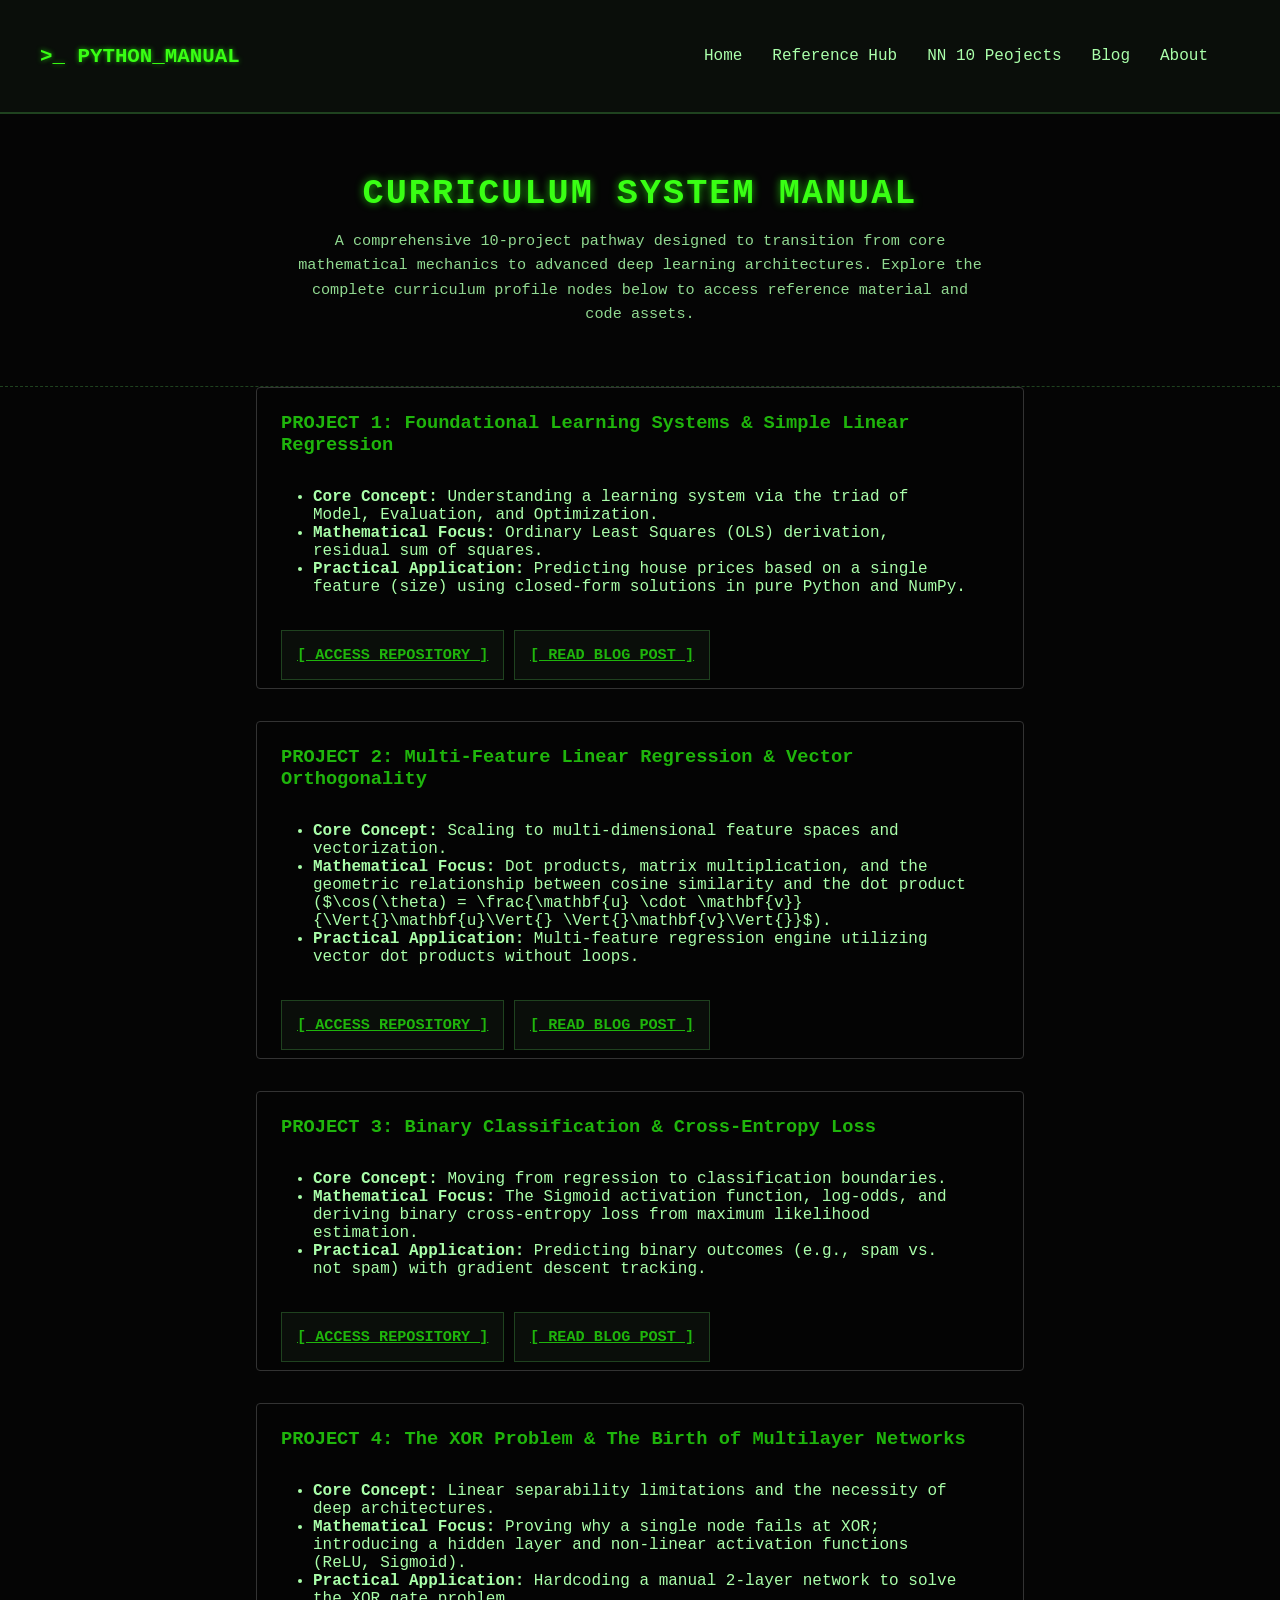
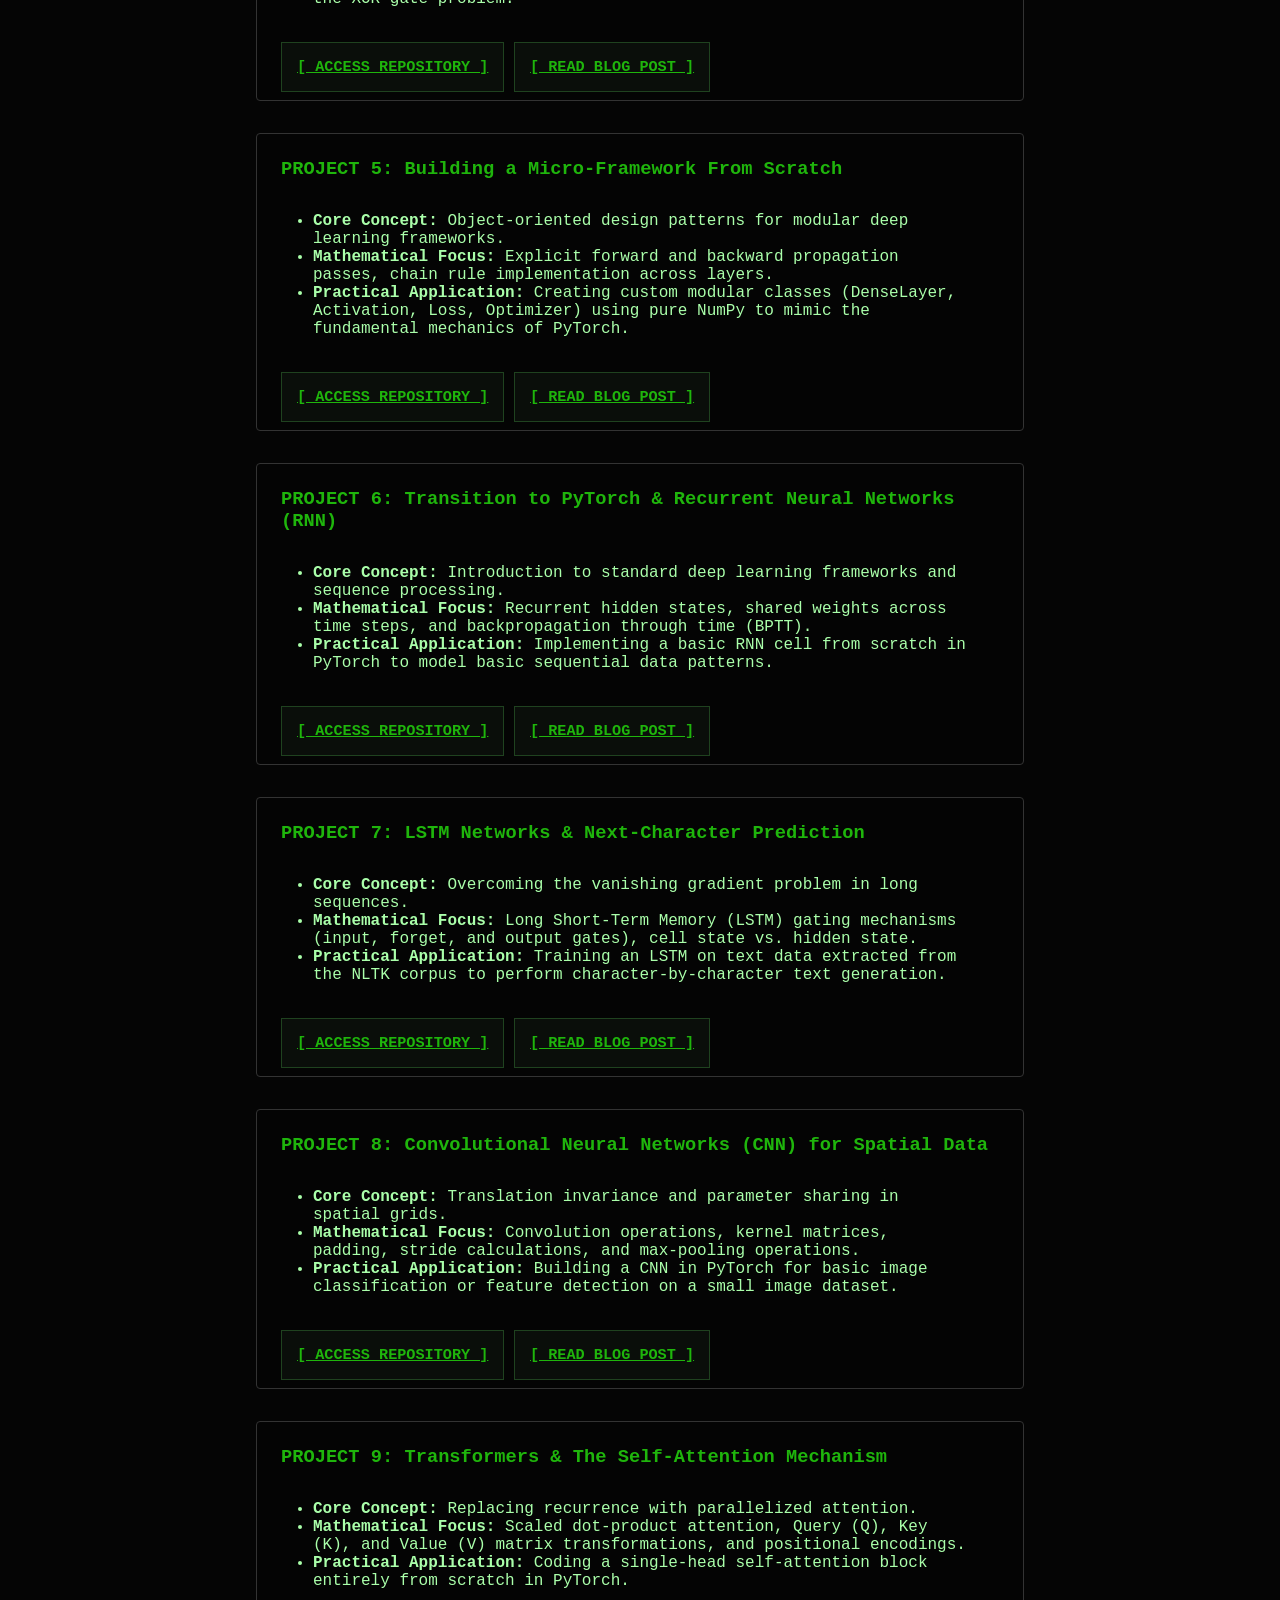
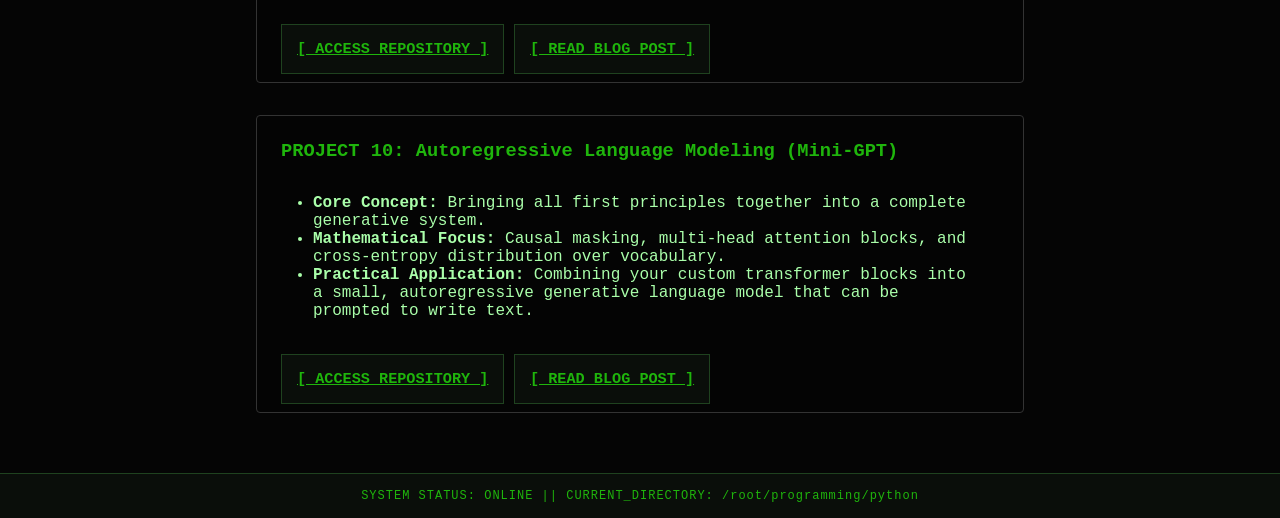
==== NN_projects.html @ ce6f5b15 "added NN project page" ====
<!DOCTYPE html>
<html lang="en">
<head>
    <meta charset="UTF-8">
    <meta name="viewport" content="width=device-width, initial-scale=1.0">
    <title>Terminal Programming Manual</title>
    <link rel="stylesheet" href="style.css">
</head>
<body>

    <!-- Header & Navigation Area -->
    <header class="navbar">
        <div class="logo">&gt;_ PYTHON_MANUAL</div>
        <nav class="nav-container">
            <ul class="nav-links">
                <li><a href="#hero">Home</a></li>
                <li><a href="index.html">Reference Hub</a></li>
                <li><a href="NN_projects.html">NN 10 Peojects</a></li>
                <li><a href="https://techoneder.blogspot.com" target="_blank">Blog</a></li>
                <li><a href="#https://python.org" target="_blank">About</a></li>
            </ul>
        </nav>
    </header>

    <!-- Hero Showcase Section -->
    <section id="hero" class="hero-section">
        <div class="hero-content">
            <h1>CURRICULUM SYSTEM MANUAL</h1>
            <p>A comprehensive 10-project pathway designed to transition from core mathematical mechanics to advanced deep learning architectures. Explore the complete curriculum profile nodes below to access reference material and code assets.</p>
        </div>
    </section>


    <!-- Curriculum Container -->
    <!-- Curriculum Container -->
    <main class="workspace">
        <div class="terminal-body">
            
            <!-- Project 1 -->
            <div class="project-node">
                <h3>PROJECT 1: Foundational Learning Systems & Simple Linear Regression</h3>
                <ul>
                    <li><strong>Core Concept:</strong> Understanding a learning system via the triad of Model, Evaluation, and Optimization.</li>
                    <li><strong>Mathematical Focus:</strong> Ordinary Least Squares (OLS) derivation, residual sum of squares.</li>
                    <li><strong>Practical Application:</strong> Predicting house prices based on a single feature (size) using closed-form solutions in pure Python and NumPy.</li>
                </ul><br/>
                <div>
                    <a href="#" target="_blank" class="matrix-btn">[ ACCESS REPOSITORY ]</a>
                    <a href="#" target="_blank" class="matrix-btn">[ READ BLOG POST ]</a>
                </div>
            </div>

            <!-- Project 2 -->
            <div class="project-node">
                <h3>PROJECT 2: Multi-Feature Linear Regression & Vector Orthogonality</h3>
                <ul>
                    <li><strong>Core Concept:</strong> Scaling to multi-dimensional feature spaces and vectorization.</li>
                    <li><strong>Mathematical Focus:</strong> Dot products, matrix multiplication, and the geometric relationship between cosine similarity and the dot product ($\cos(\theta) = \frac{\mathbf{u} \cdot \mathbf{v}}{\Vert{}\mathbf{u}\Vert{} \Vert{}\mathbf{v}\Vert{}}$).</li>
                    <li><strong>Practical Application:</strong> Multi-feature regression engine utilizing vector dot products without loops.</li>
                </ul><br/>
                <div>
                    <a href="#" target="_blank" class="matrix-btn">[ ACCESS REPOSITORY ]</a>
                    <a href="#" target="_blank" class="matrix-btn">[ READ BLOG POST ]</a>
                </div>
            </div>

            <!-- Project 3 -->
            <div class="project-node">
                <h3>PROJECT 3: Binary Classification & Cross-Entropy Loss</h3>
                <ul>
                    <li><strong>Core Concept:</strong> Moving from regression to classification boundaries.</li>
                    <li><strong>Mathematical Focus:</strong> The Sigmoid activation function, log-odds, and deriving binary cross-entropy loss from maximum likelihood estimation.</li>
                    <li><strong>Practical Application:</strong> Predicting binary outcomes (e.g., spam vs. not spam) with gradient descent tracking.</li>
                </ul><br/>
                <div>
                    <a href="#" target="_blank" class="matrix-btn">[ ACCESS REPOSITORY ]</a>
                    <a href="#" target="_blank" class="matrix-btn">[ READ BLOG POST ]</a>
                </div>
            </div>

            <!-- Project 4 -->
            <div class="project-node">
                <h3>PROJECT 4: The XOR Problem & The Birth of Multilayer Networks</h3>
                <ul>
                    <li><strong>Core Concept:</strong> Linear separability limitations and the necessity of deep architectures.</li>
                    <li><strong>Mathematical Focus:</strong> Proving why a single node fails at XOR; introducing a hidden layer and non-linear activation functions (ReLU, Sigmoid).</li>
                    <li><strong>Practical Application:</strong> Hardcoding a manual 2-layer network to solve the XOR gate problem.</li>
                </ul><br/>
                <div>
                    <a href="#" target="_blank" class="matrix-btn">[ ACCESS REPOSITORY ]</a>
                    <a href="#" target="_blank" class="matrix-btn">[ READ BLOG POST ]</a>
                </div>
            </div>

            <!-- Project 5 -->
            <div class="project-node">
                <h3>PROJECT 5: Building a Micro-Framework From Scratch</h3>
                <ul>
                    <li><strong>Core Concept:</strong> Object-oriented design patterns for modular deep learning frameworks.</li>
                    <li><strong>Mathematical Focus:</strong> Explicit forward and backward propagation passes, chain rule implementation across layers.</li>
                    <li><strong>Practical Application:</strong> Creating custom modular classes (DenseLayer, Activation, Loss, Optimizer) using pure NumPy to mimic the fundamental mechanics of PyTorch.</li>
                </ul><br/>
                <div>
                    <a href="#" target="_blank" class="matrix-btn">[ ACCESS REPOSITORY ]</a>
                    <a href="#" target="_blank" class="matrix-btn">[ READ BLOG POST ]</a>
                </div>
            </div>

            <!-- Project 6 -->
            <div class="project-node">
                <h3>PROJECT 6: Transition to PyTorch & Recurrent Neural Networks (RNN)</h3>
                <ul>
                    <li><strong>Core Concept:</strong> Introduction to standard deep learning frameworks and sequence processing.</li>
                    <li><strong>Mathematical Focus:</strong> Recurrent hidden states, shared weights across time steps, and backpropagation through time (BPTT).</li>
                    <li><strong>Practical Application:</strong> Implementing a basic RNN cell from scratch in PyTorch to model basic sequential data patterns.</li>
                </ul><br/>
                <div>
                    <a href="#" target="_blank" class="matrix-btn">[ ACCESS REPOSITORY ]</a>
                    <a href="#" target="_blank" class="matrix-btn">[ READ BLOG POST ]</a>
                </div>
            </div>

            <!-- Project 7 -->
            <div class="project-node">
                <h3>PROJECT 7: LSTM Networks & Next-Character Prediction</h3>
                <ul>
                    <li><strong>Core Concept:</strong> Overcoming the vanishing gradient problem in long sequences.</li>
                    <li><strong>Mathematical Focus:</strong> Long Short-Term Memory (LSTM) gating mechanisms (input, forget, and output gates), cell state vs. hidden state.</li>
                    <li><strong>Practical Application:</strong> Training an LSTM on text data extracted from the NLTK corpus to perform character-by-character text generation.</li>
                </ul><br/>
                <div>
                    <a href="#" target="_blank" class="matrix-btn">[ ACCESS REPOSITORY ]</a>
                    <a href="#" target="_blank" class="matrix-btn">[ READ BLOG POST ]</a>
                </div>
            </div>

            <!-- Project 8 -->
            <div class="project-node">
                <h3>PROJECT 8: Convolutional Neural Networks (CNN) for Spatial Data</h3>
                <ul>
                    <li><strong>Core Concept:</strong> Translation invariance and parameter sharing in spatial grids.</li>
                    <li><strong>Mathematical Focus:</strong> Convolution operations, kernel matrices, padding, stride calculations, and max-pooling operations.</li>
                    <li><strong>Practical Application:</strong> Building a CNN in PyTorch for basic image classification or feature detection on a small image dataset.</li>
                </ul><br/>
                <div>
                    <a href="#" target="_blank" class="matrix-btn">[ ACCESS REPOSITORY ]</a>
                    <a href="#" target="_blank" class="matrix-btn">[ READ BLOG POST ]</a>
                </div>
            </div>

            <!-- Project 9 -->
            <div class="project-node">
                <h3>PROJECT 9: Transformers & The Self-Attention Mechanism</h3>
                <ul>
                    <li><strong>Core Concept:</strong> Replacing recurrence with parallelized attention.</li>
                    <li><strong>Mathematical Focus:</strong> Scaled dot-product attention, Query (Q), Key (K), and Value (V) matrix transformations, and positional encodings.</li>
                    <li><strong>Practical Application:</strong> Coding a single-head self-attention block entirely from scratch in PyTorch.</li>
                </ul><br/>
                <div>
                    <a href="#" target="_blank" class="matrix-btn">[ ACCESS REPOSITORY ]</a>
                    <a href="#" target="_blank" class="matrix-btn">[ READ BLOG POST ]</a>
                </div>
            </div>

            <!-- Project 10 -->
            <div class="project-node">
                <h3>PROJECT 10: Autoregressive Language Modeling (Mini-GPT)</h3>
                <ul>
                    <li><strong>Core Concept:</strong> Bringing all first principles together into a complete generative system.</li>
                    <li><strong>Mathematical Focus:</strong> Causal masking, multi-head attention blocks, and cross-entropy distribution over vocabulary.</li>
                    <li><strong>Practical Application:</strong> Combining your custom transformer blocks into a small, autoregressive generative language model that can be prompted to write text.</li>
                </ul><br/>
                <div>
                    <a href="#" target="_blank" class="matrix-btn">[ ACCESS REPOSITORY ]</a>
                    <a href="#" target="_blank" class="matrix-btn">[ READ BLOG POST ]</a>
                </div>
            </div>

        </div>
    </main>


    <!-- Footer System Status -->
    <footer class="system-footer">
        <p>SYSTEM STATUS: ONLINE || CURRENT_DIRECTORY: /root/programming/python</p>
    </footer>

</body>
</html>
---- style.css ----
/* ==========================================================================
   RESET & SYSTEM VARIABLE GLOBALS
   ========================================================================== */
* {
    margin: 0;
    padding: 0;
    box-sizing: border-box;
    
}

h3 {
    color: #1fb50c;
}

ul {
    padding: 2em;
}

project-button {
    text-decoration: none; 
    display: inline-block; 
    padding: 0.5rem 1rem; 
    font-size: 0.85rem;
}

:root {
    --bg-deep-black: #050505;
    --bg-terminal-dark: #0a0e0a;
    --bg-panel-dark: #121812;
    --neon-green-glow: #39ff14;
    --neon-green-dim: #1fb50c;
    --terminal-text: #aaffaa;
    --terminal-border: #1f421f;
    --terminal-font: 'Courier New', Courier, monospace;
}

html {
    scroll-behavior: smooth;
    font-family: var(--terminal-font);
    background-color: var(--bg-deep-black);
    color: var(--terminal-text);
}

body {
    overflow-x: hidden; /* Prevents global page blowout */
    width: 100%;
}

/* ==========================================================================
   HEADER & NAVIGATION
   ========================================================================== */
.navbar {
    display: flex;
    justify-content: space-between;
    align-items: center;
    flex-wrap: wrap; 
    gap: 15px;
    padding: 15px 40px;
    background-color: var(--bg-terminal-dark);
    border-bottom: 2px solid var(--terminal-border);
    position: sticky;
    top: 0;
    z-index: 100;
}

.logo {
    color: var(--neon-green-glow);
    font-weight: bold;
    font-size: 1.3rem;
    text-shadow: 0 0 5px var(--neon-green-dim);
}

.nav-links {
    display: flex;
    list-style: none;
    gap: 30px;
}

.nav-links a {
    color: var(--terminal-text);
    text-decoration: none;
    font-size: 1rem;
    transition: color 0.2s ease;
}

.nav-links a:hover {
    color: var(--neon-green-glow);
    text-shadow: 0 0 3px var(--neon-green-dim);
}

/* ==========================================================================
   HERO DISPLAY SECTION
   ========================================================================== */
.hero-section {
    padding: 60px 20px;
    background-color: var(--bg-deep-black);
    border-bottom: 1px dashed var(--terminal-border);
    text-align: center;
}

.hero-content h1 {
    color: var(--neon-green-glow);
    font-size: 2.2rem;
    margin-bottom: 15px;
    text-shadow: 0 0 8px var(--neon-green-dim);
    letter-spacing: 2px;
}

.hero-content p {
    max-width: 700px;
    margin: 0 auto;
    line-height: 1.6;
    color: var(--terminal-text);
    opacity: 0.85;
    font-size: 0.95rem;
}

/* ==========================================================================
   BUTTON CONTROL DECK (GRID OVERVIEW)
   ========================================================================== */
.control-deck {
    padding: 40px;
    max-width: 1400px;
    margin: 0 auto;
}

.section-title {
    font-size: 1.1rem;
    color: var(--neon-green-dim);
    margin-bottom: 20px;
    text-transform: uppercase;
    letter-spacing: 1px;
}

.button-grid {
    display: grid;
    grid-template-columns: repeat(auto-fill, minmax(240px, 1fr));
    gap: 15px;
}

.matrix-btn {
    background-color: var(--bg-terminal-dark);
    color: var(--neon-green-dim);
    border: 1px solid var(--terminal-border);
    padding: 15px;
    font-family: var(--terminal-font);
    font-size: 0.95rem;
    font-weight: bold;
    text-align: left;
    cursor: pointer;
    transition: all 0.2s ease;
    width: 100%;
}

.matrix-btn:hover {
    background-color: var(--terminal-border);
    color: var(--neon-green-glow);
    box-shadow: 0 0 8px rgba(57, 255, 20, 0.3);
}

.matrix-btn.active {
    background-color: transparent;
    color: var(--neon-green-glow);
    border: 1px solid var(--neon-green-glow);
    box-shadow: inset 0 0 5px rgba(57, 255, 20, 0.2), 0 0 10px rgba(57, 255, 20, 0.4);
}

/* ==========================================================================
   WORKSPACE DISPLAY (HARDENED MOBILE CONTAINMENT ARCHITECTURE)
   ========================================================================== */
.terminal-body {
    display: flex; 
    flex-direction: column; 
    gap: 2rem; 
    max-width: 800px; 
    margin: 0 auto; 
    padding: 0 1rem;
}

.project-node {
    border: 1px solid var(--border-color, #333);
    padding: 1.5em;
    background: rgba(0,0,0,0.2);
    border-radius: 4px;
}

.workspace {
    display: flex;
    flex-direction: row;
    flex-wrap: wrap; 
    gap: 30px;
    padding: 0 40px 60px 40px;
    max-width: 1400px;
    margin: 0 auto;
    width: 100%;
}

.display-panel {
    flex: 1 1 45%;    
    min-width: 0;      /* OVERRIDE Flexbox implicit tracking size values */
    width: 100%;       /* Restricts element layout boundaries */
    background-color: var(--bg-panel-dark);
    border: 1px solid var(--terminal-border);
    display: flex;
    flex-direction: column;
    border-radius: 4px;
    box-shadow: 0 10px 30px rgba(0,0,0,0.7);
}

/* Terminal Mock-window Bars */
.panel-header {
    background-color: var(--bg-terminal-dark);
    padding: 10px 15px;
    border-bottom: 1px solid var(--terminal-border);
    display: flex;
    align-items: center;
    flex-shrink: 0;
}

.dot {
    width: 10px;
    height: 10px;
    border-radius: 50%;
    margin-right: 6px;
    display: inline-block;
}
.dot.red { background-color: #ff5f56; }
.dot.yellow { background-color: #ffbd2e; }
.dot.green { background-color: #27c93f; }

.panel-title {
    margin-left: 10px;
    font-size: 0.8rem;
    color: var(--neon-green-dim);
    opacity: 0.7;
}

/* Fixed Body Container boundaries */
.panel-body {
    padding: 25px;
    flex-grow: 1;
    line-height: 1.6;
    min-width: 0;
    width: 100%;
    word-break: break-word; /* Prevents long words/text rows blowing up width */
}

/* Force text block to drop columns */
#concept-desc {
    white-space: normal;
}

/* Code layout constraints */
.code-body {
    overflow-x: auto; 
    max-width: 100%;
    width: 100%;
}

.panel-body h3 {
    color: var(--neon-green-glow);
    margin-bottom: 15px;
    font-size: 1.4rem;
    border-bottom: 1px dashed var(--terminal-border);
    padding-bottom: 5px;
}

.panel-body pre {
    white-space: pre-wrap; /* Wrap lines instead of breaking bounds layout */
    word-wrap: break-word;
    font-family: var(--terminal-font);
    font-size: 0.9rem;
    max-width: 100%;
}

.panel-body code {
    color: #88ff88;
    word-break: break-all;
}

/* ==========================================================================
   SYSTEM FOOTER UNIT
   ========================================================================== */
.system-footer {
    background-color: var(--bg-terminal-dark);
    border-top: 1px solid var(--terminal-border);
    padding: 15px 40px;
    text-align: center;
    font-size: 0.75rem;
    color: var(--neon-green-dim);
    letter-spacing: 1px;
}

/* ==========================================================================
   DEDICATED RESPONSIVE MOBILE VIEWPORTS
   ========================================================================== */
@media (max-width: 768px) {
    .navbar { 
        padding: 15px 20px;
        flex-direction: column; 
        text-align: center;
    }
    
    .nav-links {
        padding-left: 0;
        gap: 20px;
    }

    .hero-content h1 {
        font-size: 1.8rem;
    }

    .control-deck { 
        padding: 20px; 
    }

    .button-grid {
        grid-template-columns: 1fr; 
    }

    .workspace { 
        padding: 0 20px 40px 20px;
        flex-direction: column; 
        max-width: 100vw;
    }
    
    .display-panel {
        flex: 1 1 auto; 
        width: 100%;
        max-width: 100%;
    }
}
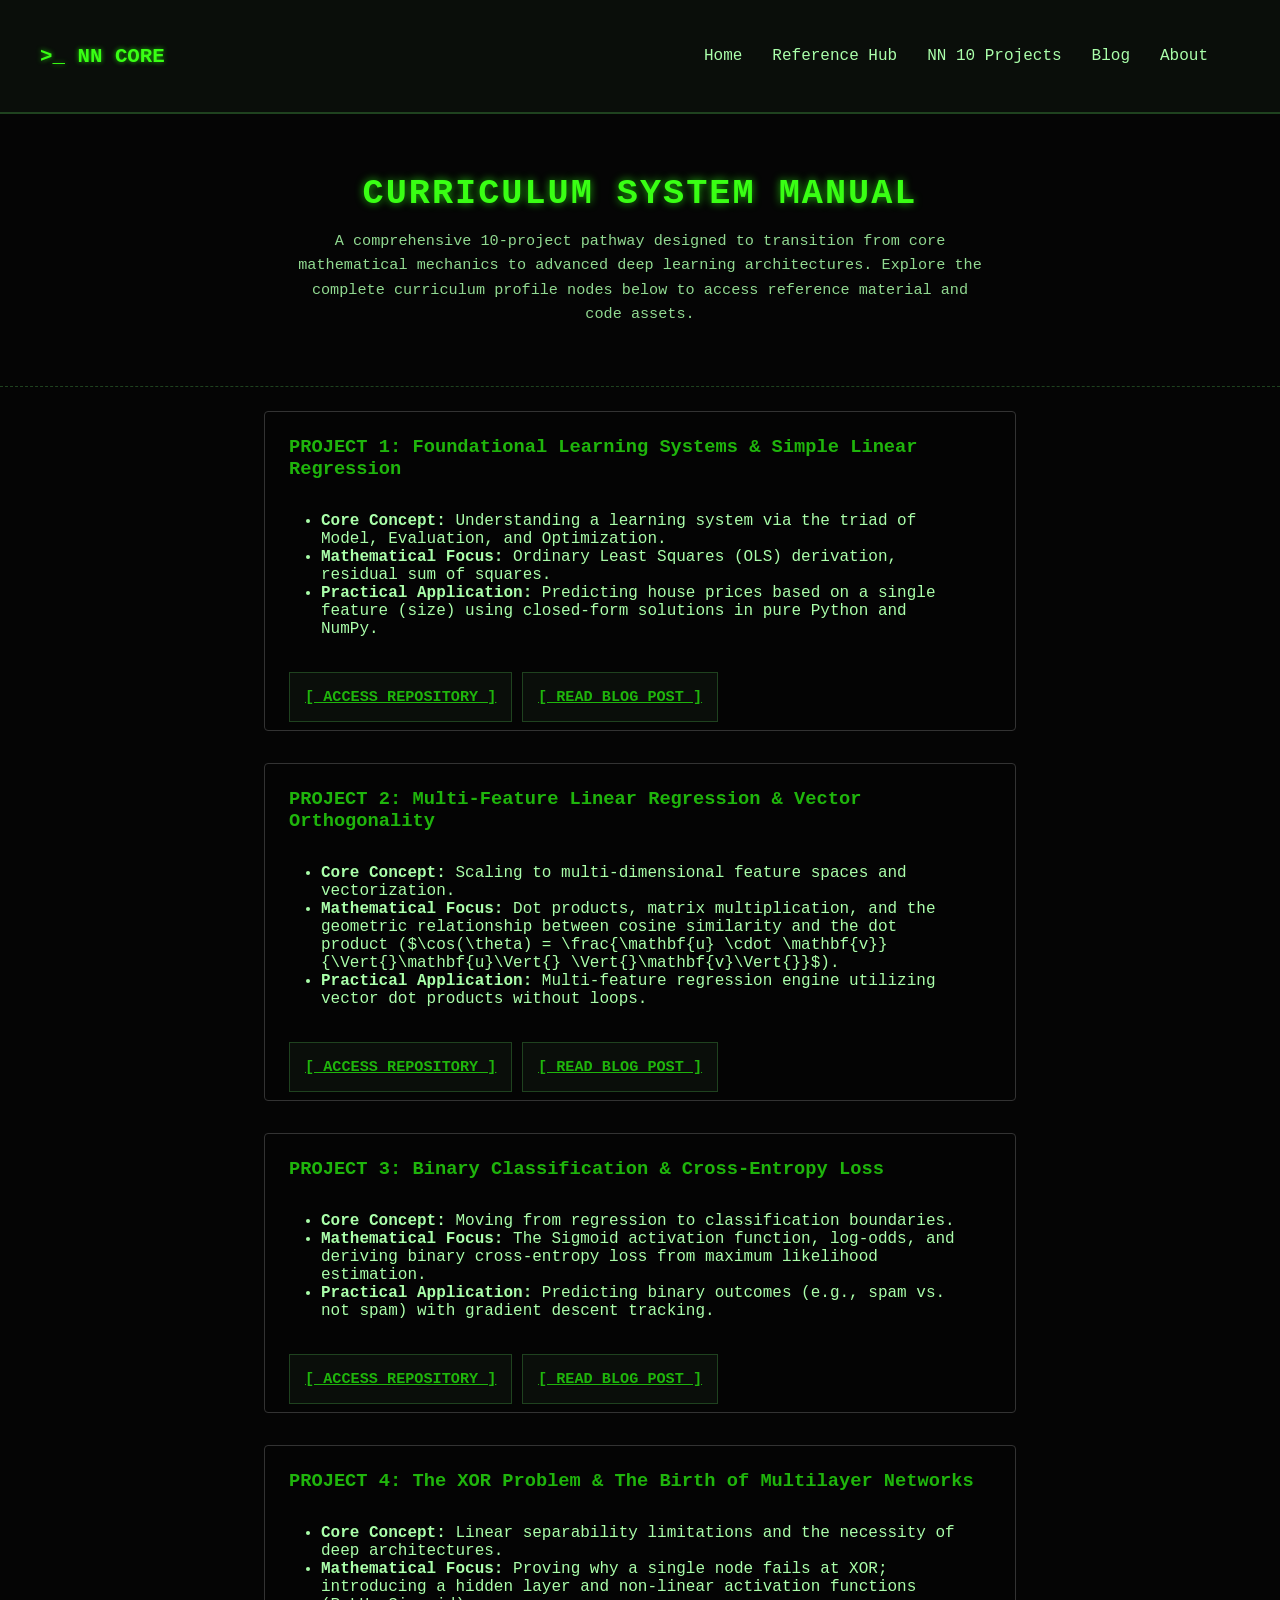
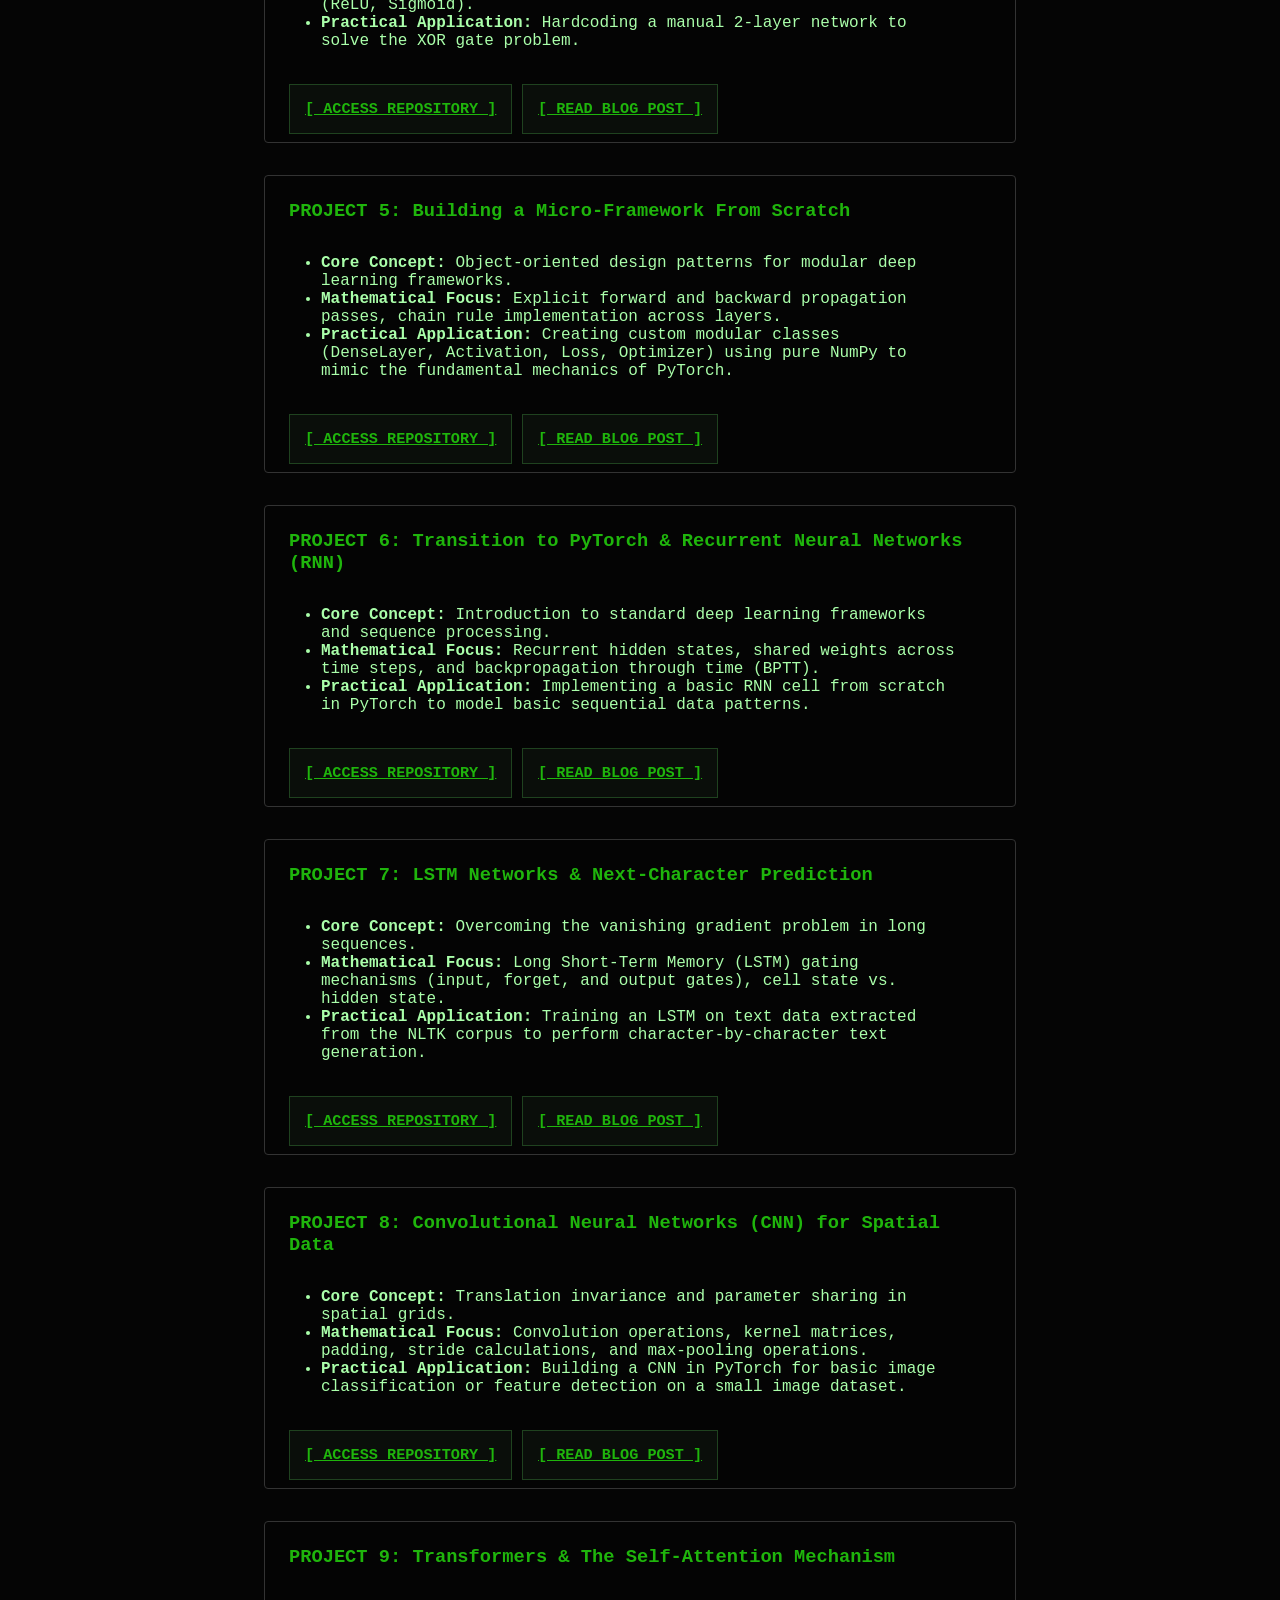
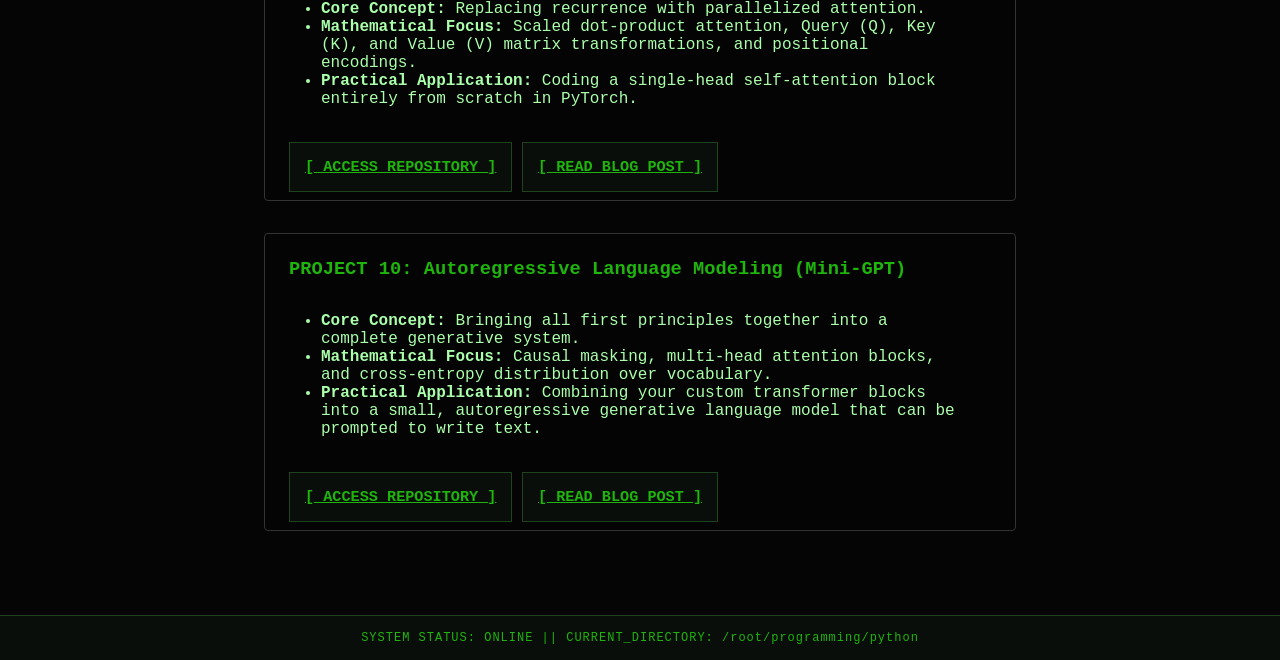
==== commit a56f3d07: "fixed links" ====
--- a/NN_projects.html
+++ b/NN_projects.html
@@ -10,14 +10,14 @@
 
     <!-- Header & Navigation Area -->
     <header class="navbar">
-        <div class="logo">&gt;_ PYTHON_MANUAL</div>
+        <div class="logo">&gt;_ NN CORE</div>
         <nav class="nav-container">
             <ul class="nav-links">
-                <li><a href="#hero">Home</a></li>
-                <li><a href="index.html">Reference Hub</a></li>
-                <li><a href="NN_projects.html">NN 10 Peojects</a></li>
+                <li><a href="index.html">Home</a></li>
+                <li><a href="ref_hub.html">Reference Hub</a></li>
+                <li><a href="NN_projects.html">NN 10 Projects</a></li>
                 <li><a href="https://techoneder.blogspot.com" target="_blank">Blog</a></li>
-                <li><a href="#https://python.org" target="_blank">About</a></li>
+                <li><a href="https://python.org" target="_blank">About</a></li>
             </ul>
         </nav>
     </header>
--- a/style.css
+++ b/style.css
@@ -174,7 +174,7 @@
     gap: 2rem; 
     max-width: 800px; 
     margin: 0 auto; 
-    padding: 0 1rem;
+    padding: 1.5em;
 }
 
 .project-node {
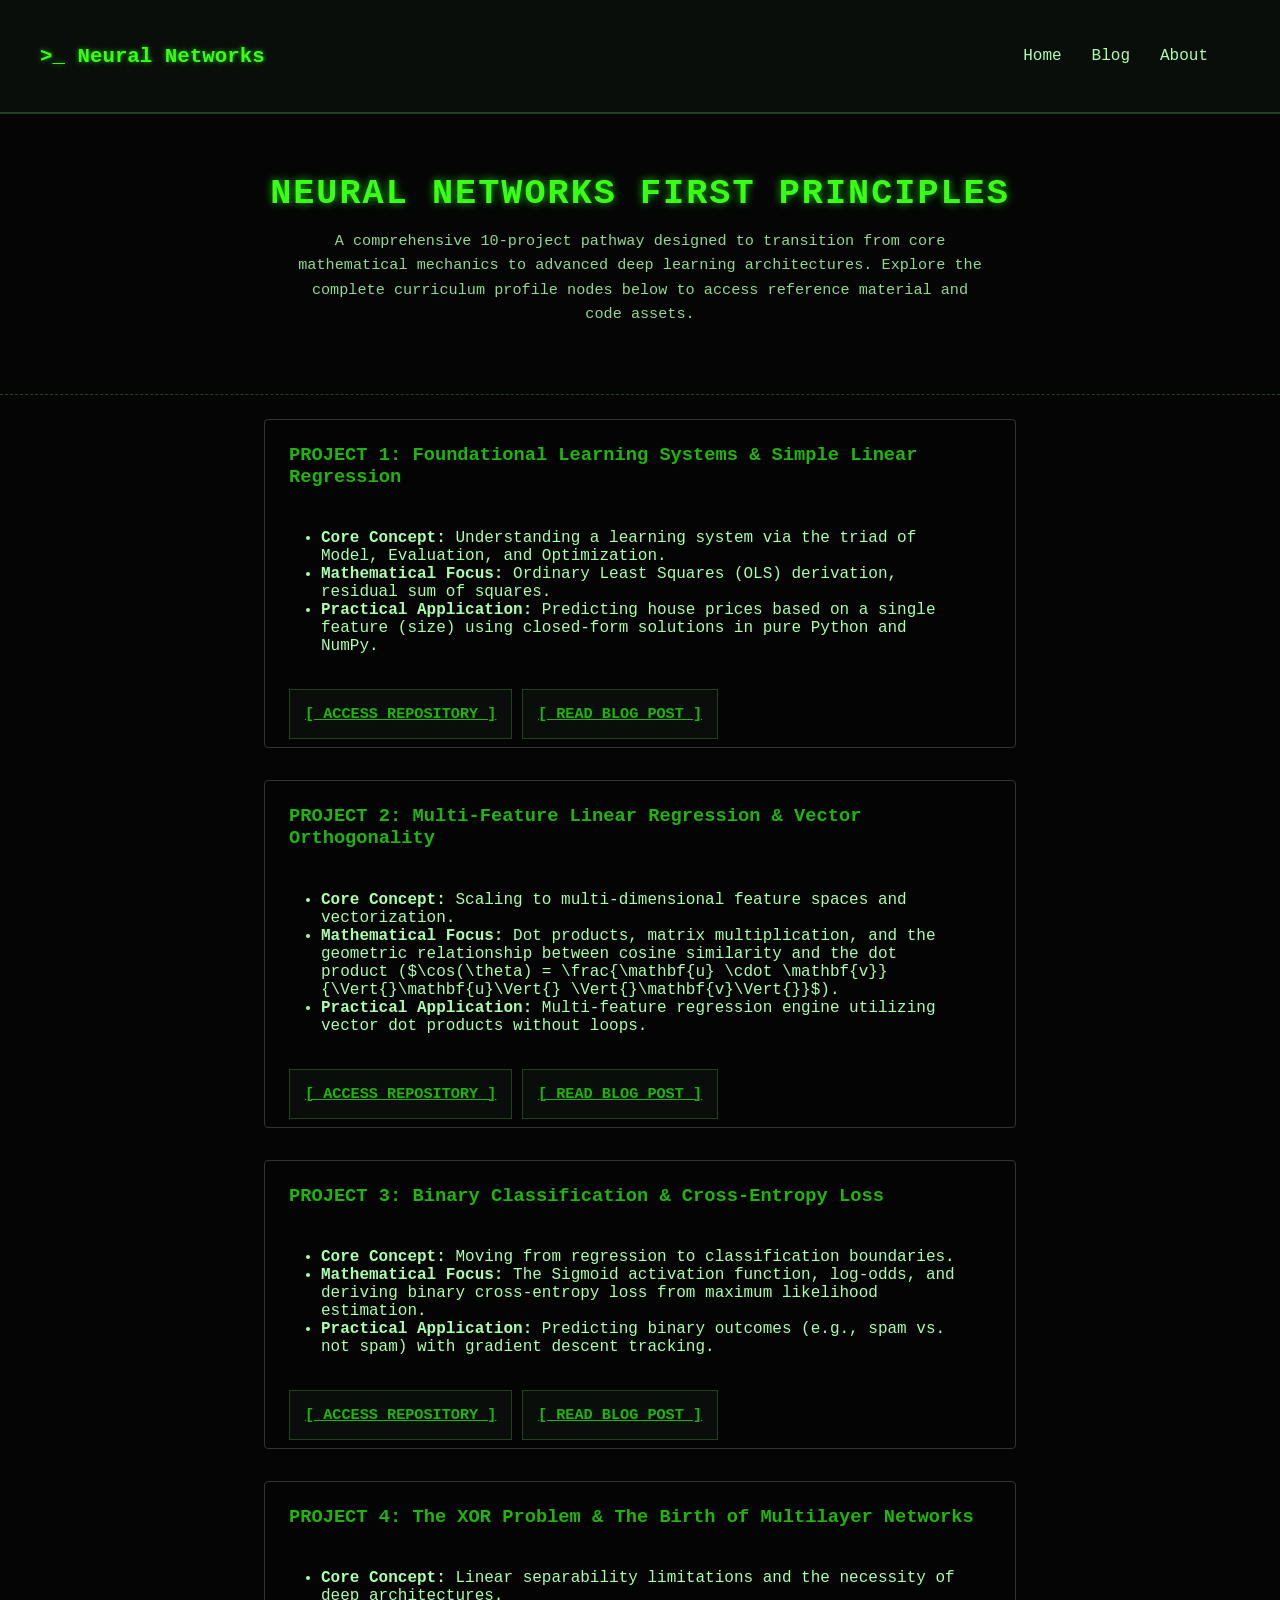
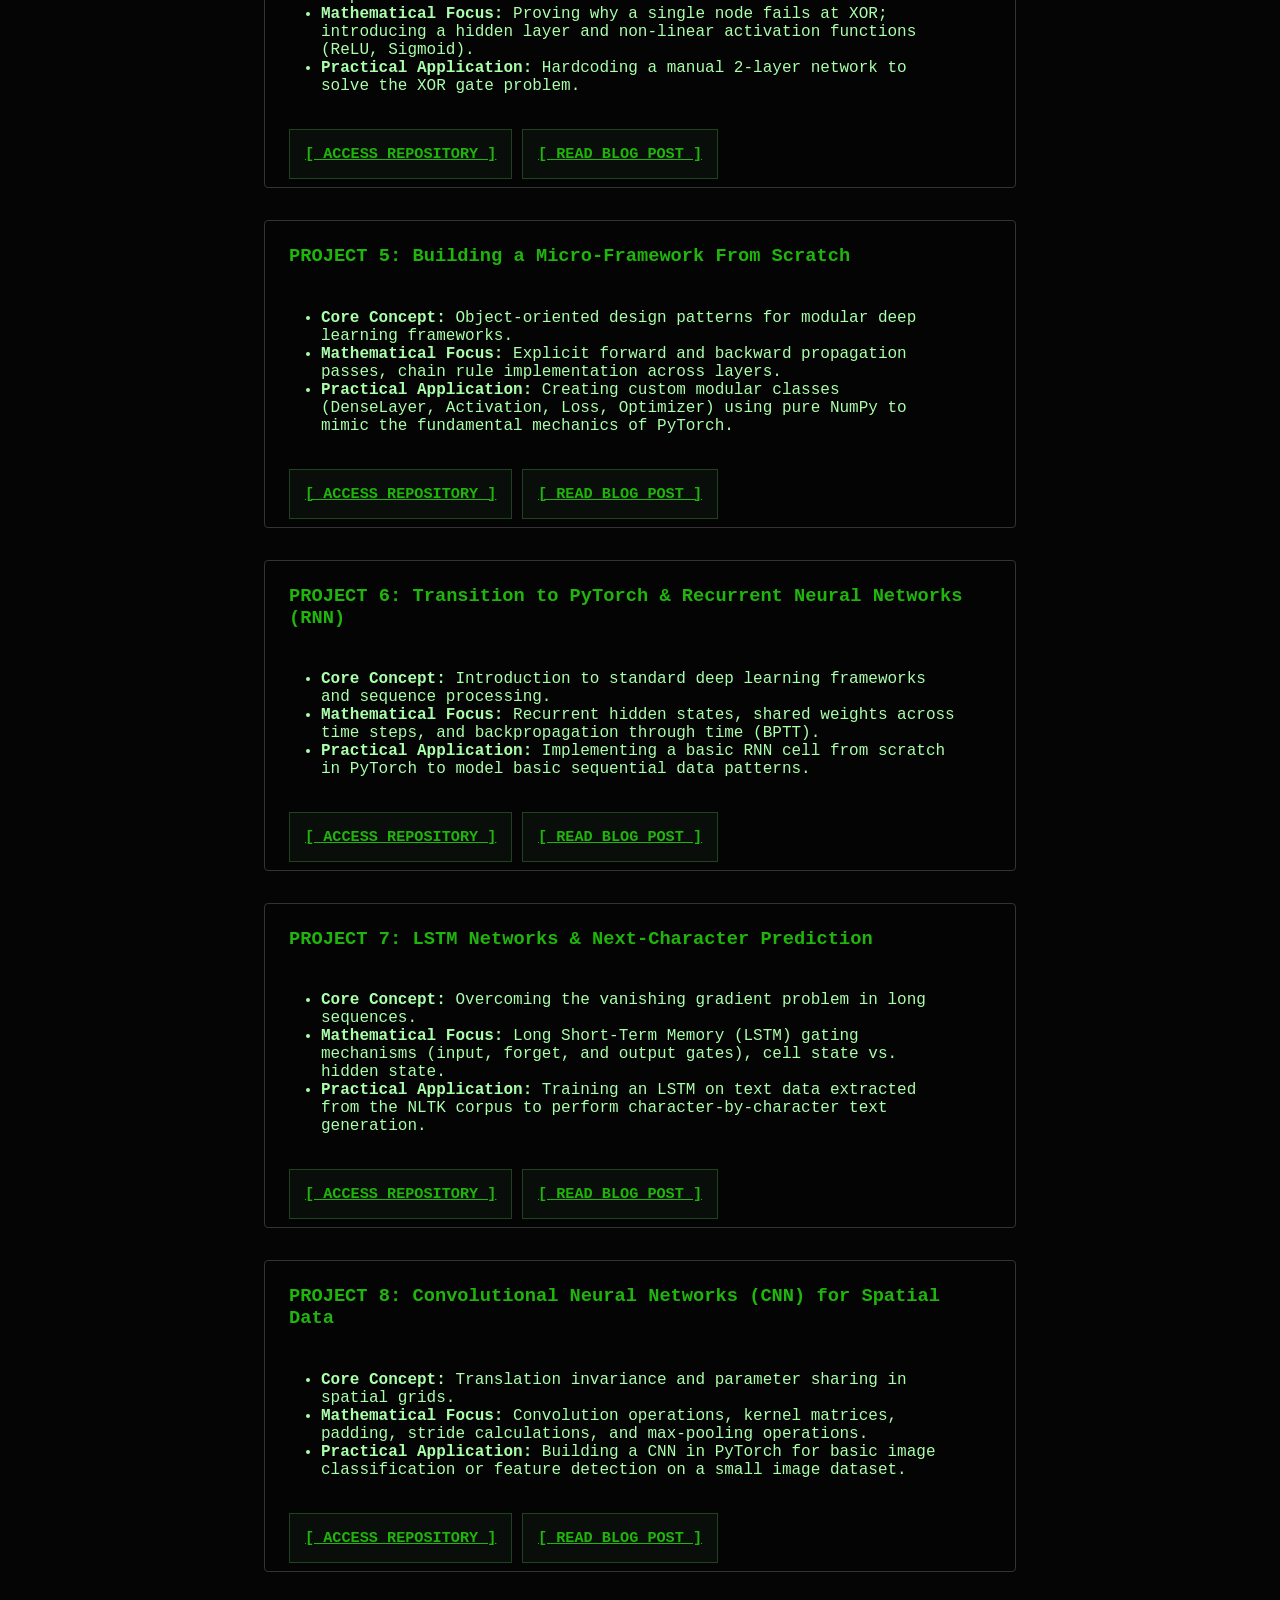
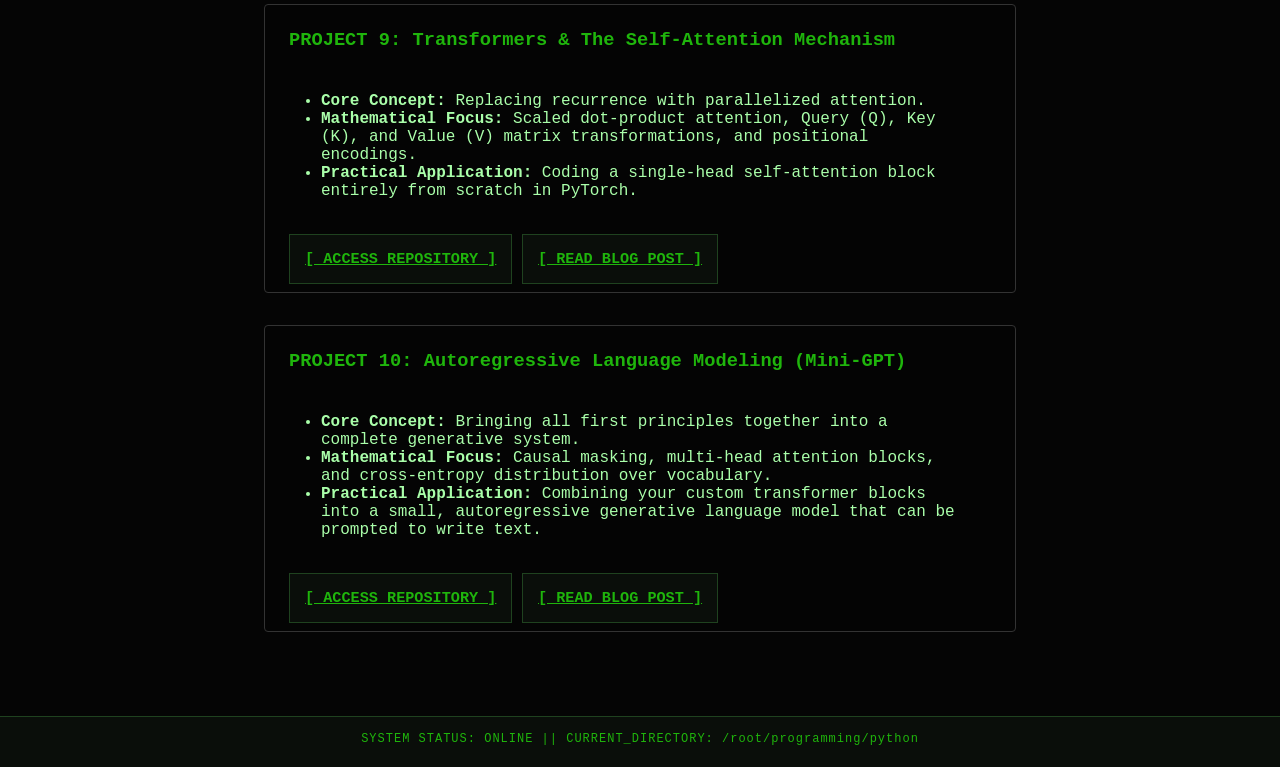
==== commit 15b895c5: "142" ====
--- a/NN_projects.html
+++ b/NN_projects.html
@@ -8,16 +8,15 @@
 </head>
 <body>
 
+
     <!-- Header & Navigation Area -->
     <header class="navbar">
-        <div class="logo">&gt;_ NN CORE</div>
+        <div class="logo">&gt;_ Neural Networks</div>
         <nav class="nav-container">
             <ul class="nav-links">
                 <li><a href="index.html">Home</a></li>
-                <li><a href="ref_hub.html">Reference Hub</a></li>
-                <li><a href="NN_projects.html">NN 10 Projects</a></li>
                 <li><a href="https://techoneder.blogspot.com" target="_blank">Blog</a></li>
-                <li><a href="https://python.org" target="_blank">About</a></li>
+                <li><a href="about.html" target="_blank">About</a></li>
             </ul>
         </nav>
     </header>
@@ -25,7 +24,7 @@
     <!-- Hero Showcase Section -->
     <section id="hero" class="hero-section">
         <div class="hero-content">
-            <h1>CURRICULUM SYSTEM MANUAL</h1>
+            <h1>NEURAL NETWORKS FIRST PRINCIPLES</h1>
             <p>A comprehensive 10-project pathway designed to transition from core mathematical mechanics to advanced deep learning architectures. Explore the complete curriculum profile nodes below to access reference material and code assets.</p>
         </div>
     </section>
--- a/style.css
+++ b/style.css
@@ -8,8 +8,13 @@
     
 }
 
-h3 {
+p, h4{
+    padding-bottom: .5em;
+}
+
+h3{
     color: #1fb50c;
+    padding-bottom: .5em;
 }
 
 ul {
